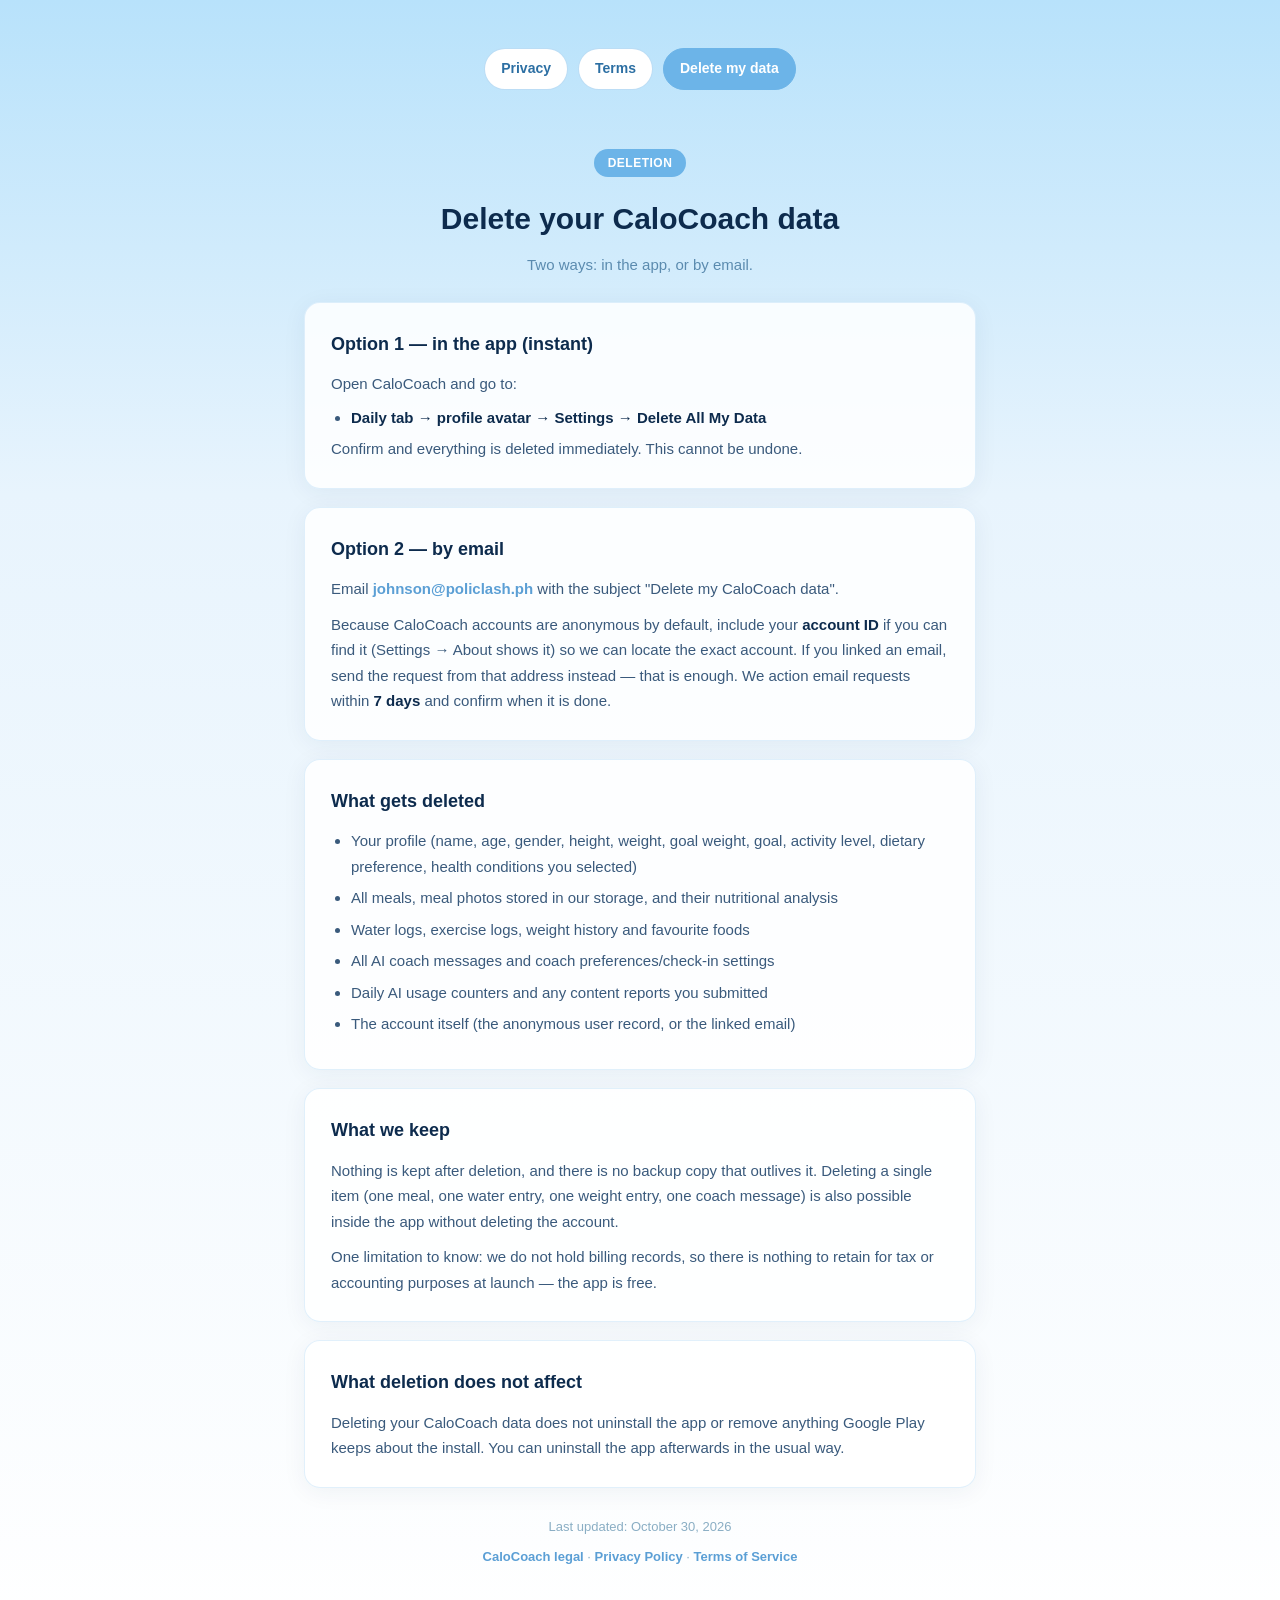
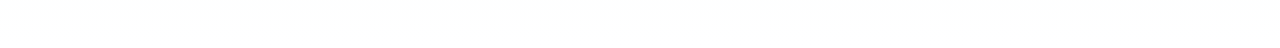
==== delete-account/index.html @ c9bf9673 "CaloCoach public legal pages: privacy policy, terms, data deletion" ====
<!DOCTYPE html>
<html lang="en">
<head>
  <meta charset="UTF-8">
  <meta name="viewport" content="width=device-width, initial-scale=1.0">
  <title>Delete my data — CaloCoach</title>
  <link rel="stylesheet" href="../style.css">
</head>
<body>
  <div class="container">
    <div class="nav">
      <a href="../privacy/">Privacy</a>
      <a href="../terms/">Terms</a>
      <a class="active" href="./">Delete my data</a>
    </div>

    <div class="header">
      <div class="badge">DELETION</div>
      <h1>Delete your CaloCoach data</h1>
      <div class="subtitle">Two ways: in the app, or by email.</div>
    </div>

    <div class="card">
      <h2>Option 1 — in the app (instant)</h2>
      <p>Open CaloCoach and go to:</p>
      <ul>
        <li><strong>Daily tab → profile avatar → Settings → Delete All My Data</strong></li>
      </ul>
      <p>Confirm and everything is deleted immediately. This cannot be undone.</p>
    </div>

    <div class="card">
      <h2>Option 2 — by email</h2>
      <p>Email <a href="mailto:johnson@policlash.ph?subject=Delete%20my%20CaloCoach%20data">johnson@policlash.ph</a> with the subject "Delete my CaloCoach data".</p>
      <p>Because CaloCoach accounts are anonymous by default, include your <strong>account ID</strong> if you can find it (Settings → About shows it) so we can locate the exact account. If you linked an email, send the request from that address instead — that is enough. We action email requests within <strong>7 days</strong> and confirm when it is done.</p>
    </div>

    <div class="card">
      <h2>What gets deleted</h2>
      <ul>
        <li>Your profile (name, age, gender, height, weight, goal weight, goal, activity level, dietary preference, health conditions you selected)</li>
        <li>All meals, meal photos stored in our storage, and their nutritional analysis</li>
        <li>Water logs, exercise logs, weight history and favourite foods</li>
        <li>All AI coach messages and coach preferences/check-in settings</li>
        <li>Daily AI usage counters and any content reports you submitted</li>
        <li>The account itself (the anonymous user record, or the linked email)</li>
      </ul>
    </div>

    <div class="card">
      <h2>What we keep</h2>
      <p>Nothing is kept after deletion, and there is no backup copy that outlives it. Deleting a single item (one meal, one water entry, one weight entry, one coach message) is also possible inside the app without deleting the account.</p>
      <p>One limitation to know: we do not hold billing records, so there is nothing to retain for tax or accounting purposes at launch — the app is free.</p>
    </div>

    <div class="card">
      <h2>What deletion does not affect</h2>
      <p>Deleting your CaloCoach data does not uninstall the app or remove anything Google Play keeps about the install. You can uninstall the app afterwards in the usual way.</p>
    </div>

    <p class="last-updated">Last updated: October 30, 2026</p>
    <p class="footer"><a href="../">CaloCoach legal</a> · <a href="../privacy/">Privacy Policy</a> · <a href="../terms/">Terms of Service</a></p>
  </div>
</body>
</html>
---- style.css ----
:root { color-scheme: light; }
* { margin: 0; padding: 0; box-sizing: border-box; }
body {
  font-family: -apple-system, BlinkMacSystemFont, 'Segoe UI', Roboto, sans-serif;
  background: linear-gradient(180deg, #B8E2FB 0%, #E8F4FD 30%, #FFFFFF 100%);
  min-height: 100vh;
  color: #0D2B4D;
  line-height: 1.7;
}
.container { max-width: 720px; margin: 0 auto; padding: 48px 24px 80px; }
.header { text-align: center; padding: 32px 0 24px; }
.header h1 { font-size: 30px; font-weight: 800; color: #0D2B4D; margin-bottom: 8px; }
.header .subtitle { font-size: 15px; color: #5B8BAF; font-weight: 500; }
.badge {
  display: inline-block; background: #6CB4E8; color: #fff;
  padding: 4px 14px; border-radius: 20px; font-size: 12px; font-weight: 700;
  letter-spacing: 0.5px; margin-bottom: 16px;
}
.card {
  background: rgba(255,255,255,0.85);
  border: 1px solid rgba(108,180,232,0.2);
  border-radius: 16px;
  padding: 26px;
  margin-bottom: 18px;
  box-shadow: 0 4px 24px rgba(13,43,77,0.06);
}
.card h2 { font-size: 18px; font-weight: 700; color: #0D2B4D; margin-bottom: 12px; }
.card h3 { font-size: 15px; font-weight: 700; color: #0D2B4D; margin: 16px 0 6px; }
.card p, .card ul { font-size: 15px; color: #3A5A7C; }
.card p + p { margin-top: 10px; }
.card ul { padding-left: 20px; margin-top: 8px; }
.card li { margin-bottom: 6px; }
.card strong { color: #0D2B4D; }
.last-updated { text-align: center; font-size: 13px; color: #8AAEC4; margin-top: 28px; }
a { color: #5B9FD5; text-decoration: none; font-weight: 600; }
a:hover { text-decoration: underline; }
.nav { display: flex; flex-wrap: wrap; gap: 10px; justify-content: center; margin-bottom: 26px; }
.nav a {
  background: #fff; border: 1px solid rgba(108,180,232,0.45); color: #2C6FA3;
  padding: 8px 16px; border-radius: 999px; font-size: 14px; font-weight: 600;
}
.nav a.active { background: #6CB4E8; border-color: #6CB4E8; color: #fff; }
.footer { text-align: center; font-size: 13px; color: #8AAEC4; padding-top: 8px; }
.footer a { font-size: 13px; }
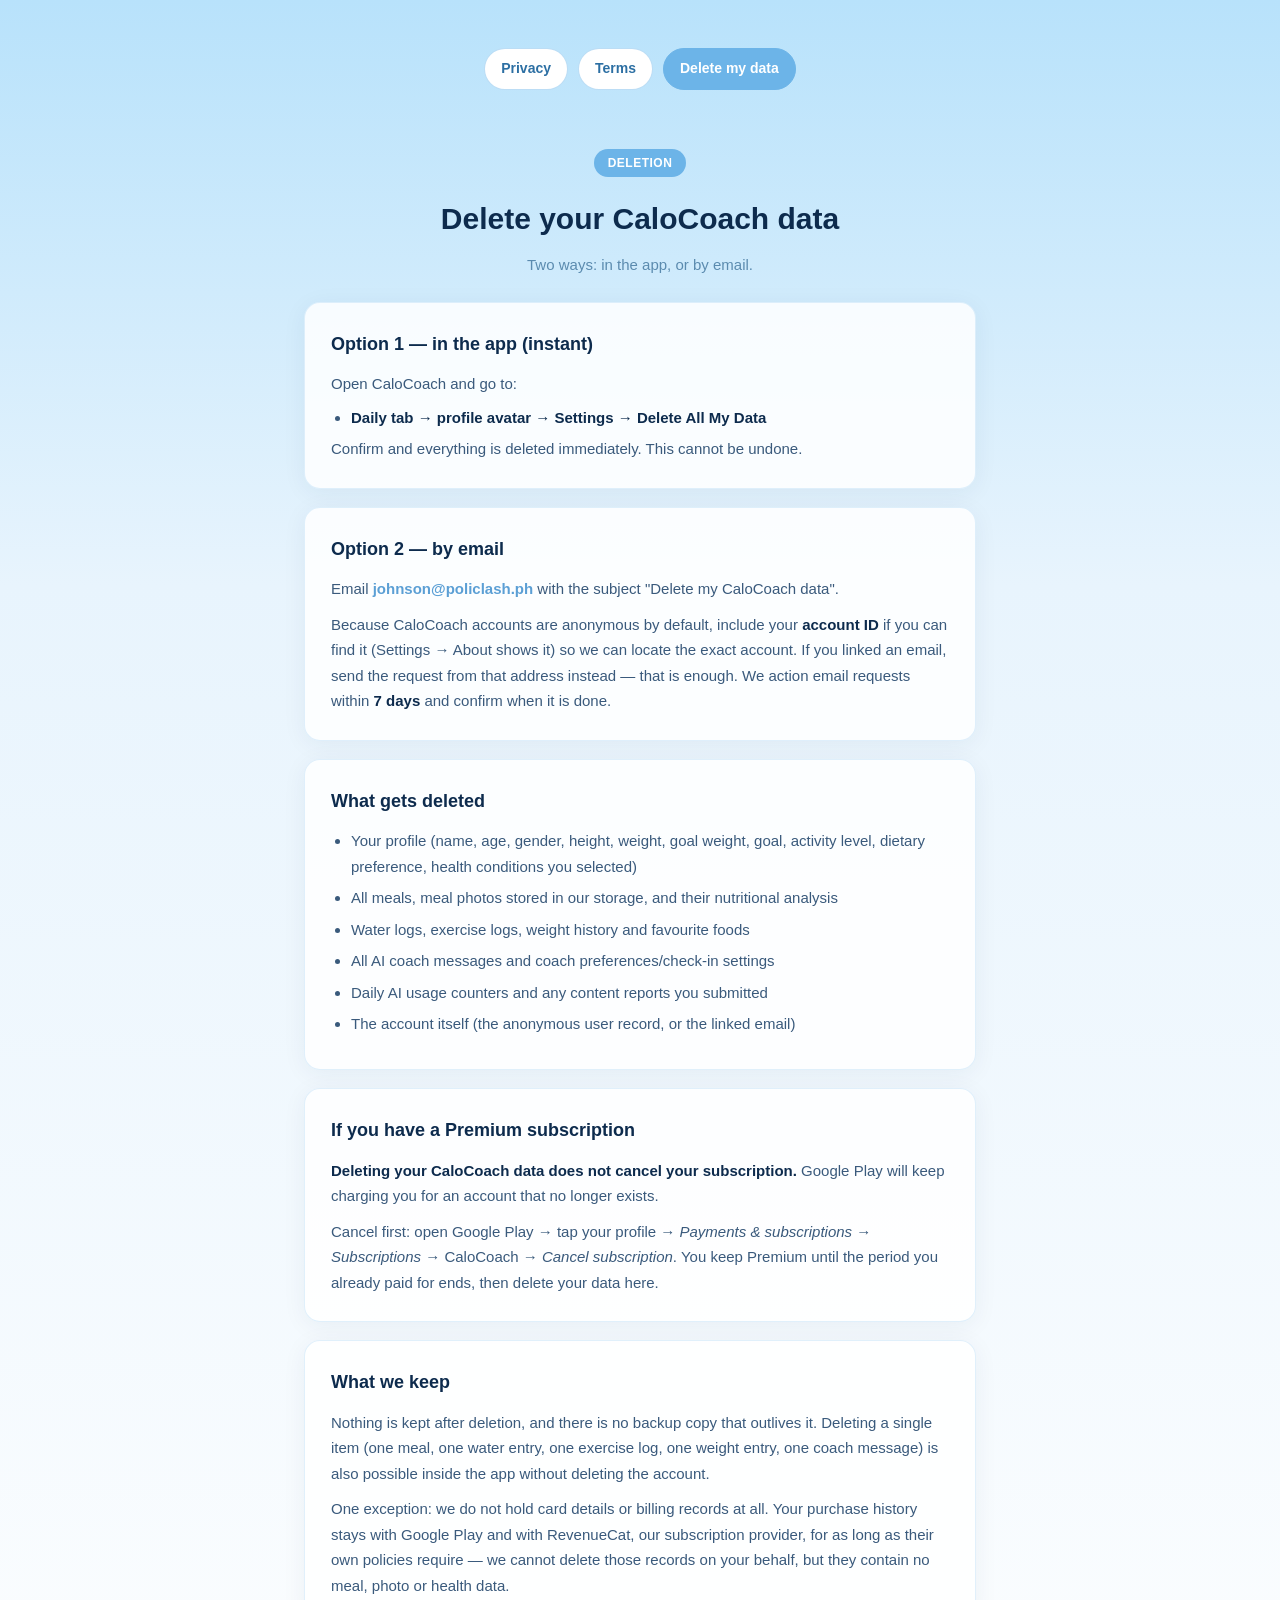
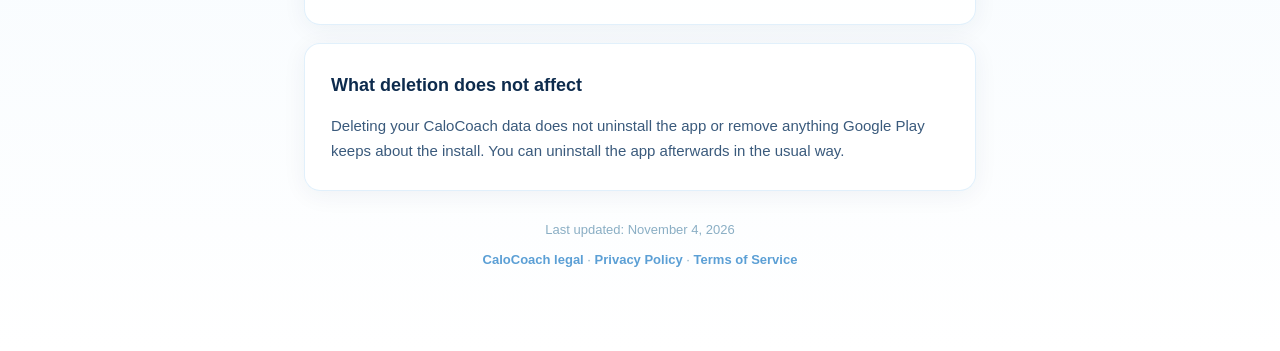
==== commit a5036700: "legal: disclose the CaloCoach Premium subscription - terms §Price: real subscription terms (PHP pric" ====
--- a/delete-account/index.html
+++ b/delete-account/index.html
@@ -48,9 +48,15 @@
     </div>
 
     <div class="card">
+      <h2>If you have a Premium subscription</h2>
+      <p><strong>Deleting your CaloCoach data does not cancel your subscription.</strong> Google Play will keep charging you for an account that no longer exists.</p>
+      <p>Cancel first: open Google Play → tap your profile → <em>Payments &amp; subscriptions</em> → <em>Subscriptions</em> → CaloCoach → <em>Cancel subscription</em>. You keep Premium until the period you already paid for ends, then delete your data here.</p>
+    </div>
+
+    <div class="card">
       <h2>What we keep</h2>
-      <p>Nothing is kept after deletion, and there is no backup copy that outlives it. Deleting a single item (one meal, one water entry, one weight entry, one coach message) is also possible inside the app without deleting the account.</p>
-      <p>One limitation to know: we do not hold billing records, so there is nothing to retain for tax or accounting purposes at launch — the app is free.</p>
+      <p>Nothing is kept after deletion, and there is no backup copy that outlives it. Deleting a single item (one meal, one water entry, one exercise log, one weight entry, one coach message) is also possible inside the app without deleting the account.</p>
+      <p>One exception: we do not hold card details or billing records at all. Your purchase history stays with Google Play and with RevenueCat, our subscription provider, for as long as their own policies require — we cannot delete those records on your behalf, but they contain no meal, photo or health data.</p>
     </div>
 
     <div class="card">
@@ -58,7 +64,7 @@
       <p>Deleting your CaloCoach data does not uninstall the app or remove anything Google Play keeps about the install. You can uninstall the app afterwards in the usual way.</p>
     </div>
 
-    <p class="last-updated">Last updated: October 30, 2026</p>
+    <p class="last-updated">Last updated: November 4, 2026</p>
     <p class="footer"><a href="../">CaloCoach legal</a> · <a href="../privacy/">Privacy Policy</a> · <a href="../terms/">Terms of Service</a></p>
   </div>
 </body>
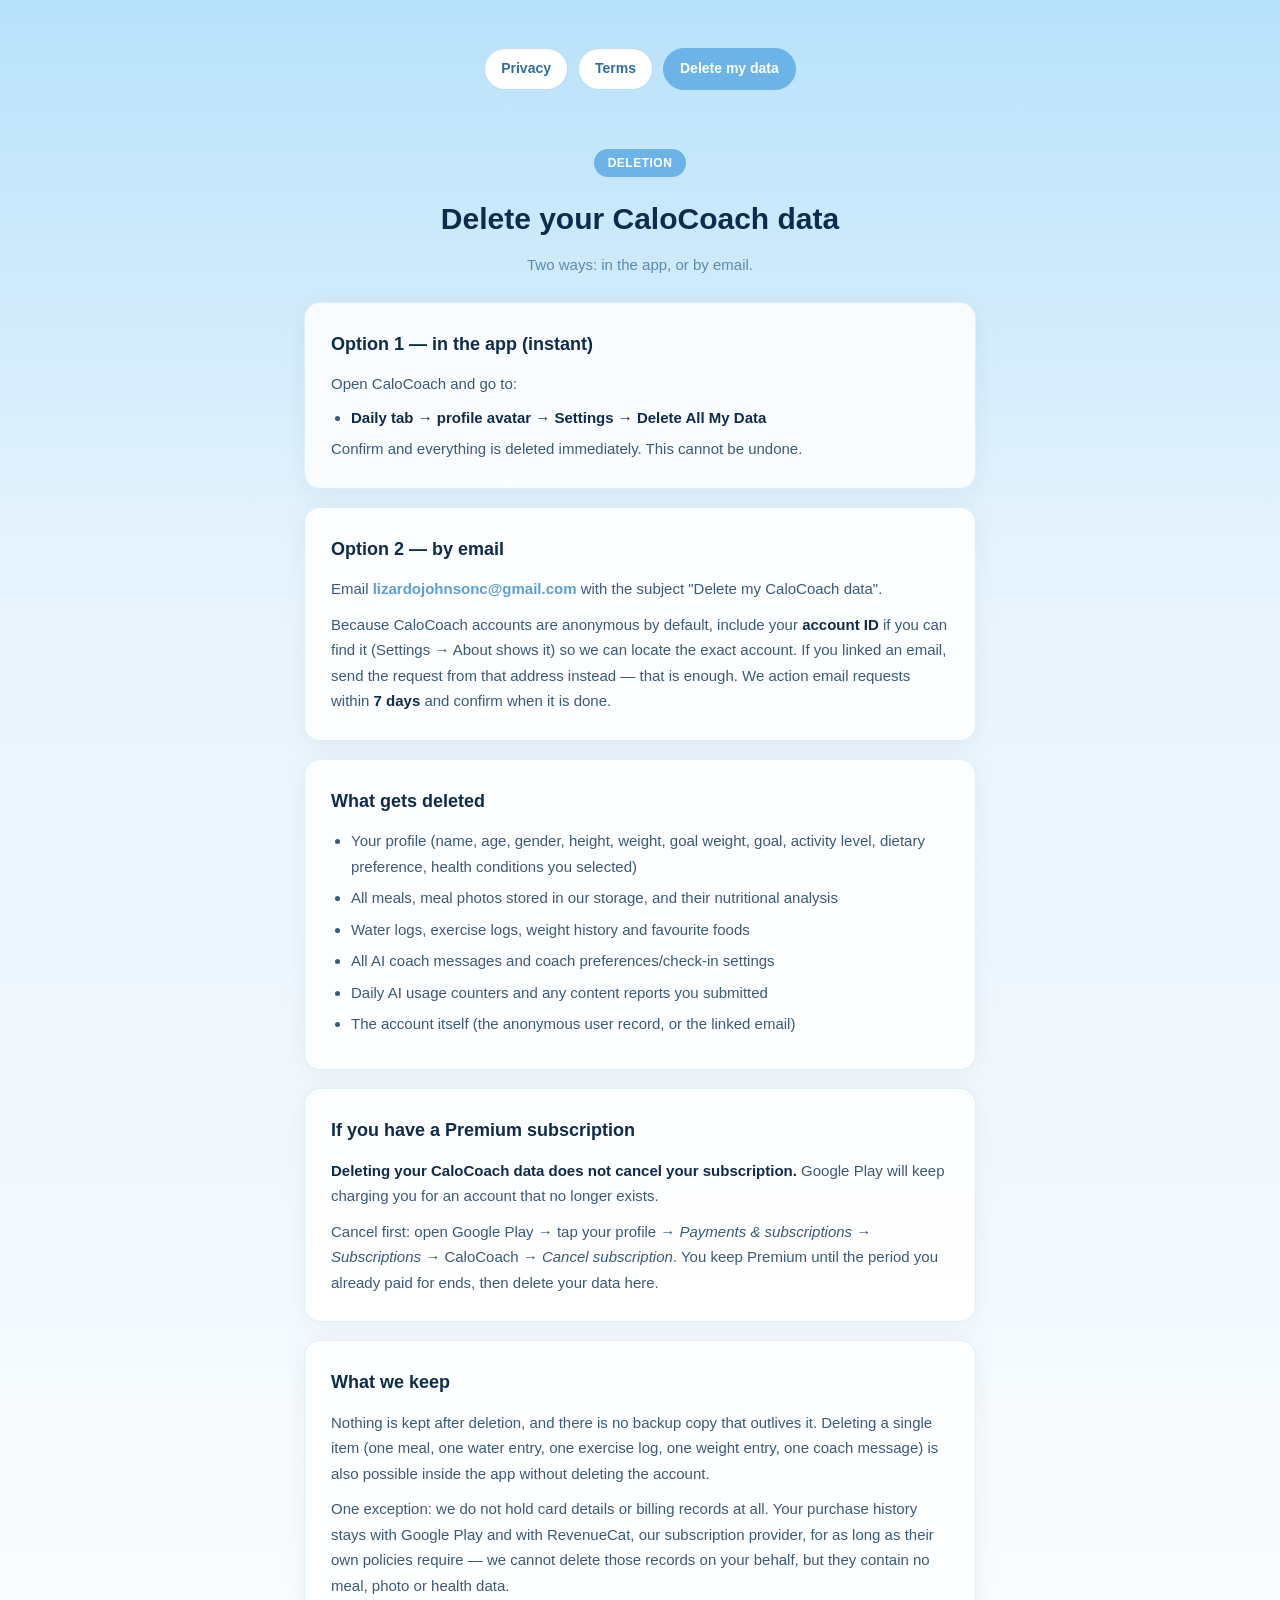
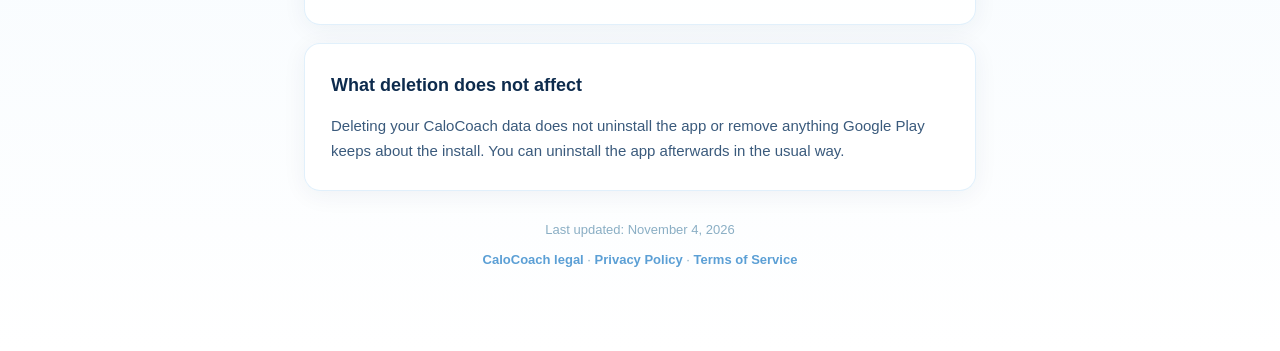
==== commit adae181e: "legal: replace the dead support address with a working mailbox johnson@policlash.ph does not exist, " ====
--- a/delete-account/index.html
+++ b/delete-account/index.html
@@ -31,7 +31,7 @@
 
     <div class="card">
       <h2>Option 2 — by email</h2>
-      <p>Email <a href="mailto:johnson@policlash.ph?subject=Delete%20my%20CaloCoach%20data">johnson@policlash.ph</a> with the subject "Delete my CaloCoach data".</p>
+      <p>Email <a href="mailto:lizardojohnsonc@gmail.com?subject=Delete%20my%20CaloCoach%20data">lizardojohnsonc@gmail.com</a> with the subject "Delete my CaloCoach data".</p>
       <p>Because CaloCoach accounts are anonymous by default, include your <strong>account ID</strong> if you can find it (Settings → About shows it) so we can locate the exact account. If you linked an email, send the request from that address instead — that is enough. We action email requests within <strong>7 days</strong> and confirm when it is done.</p>
     </div>
 
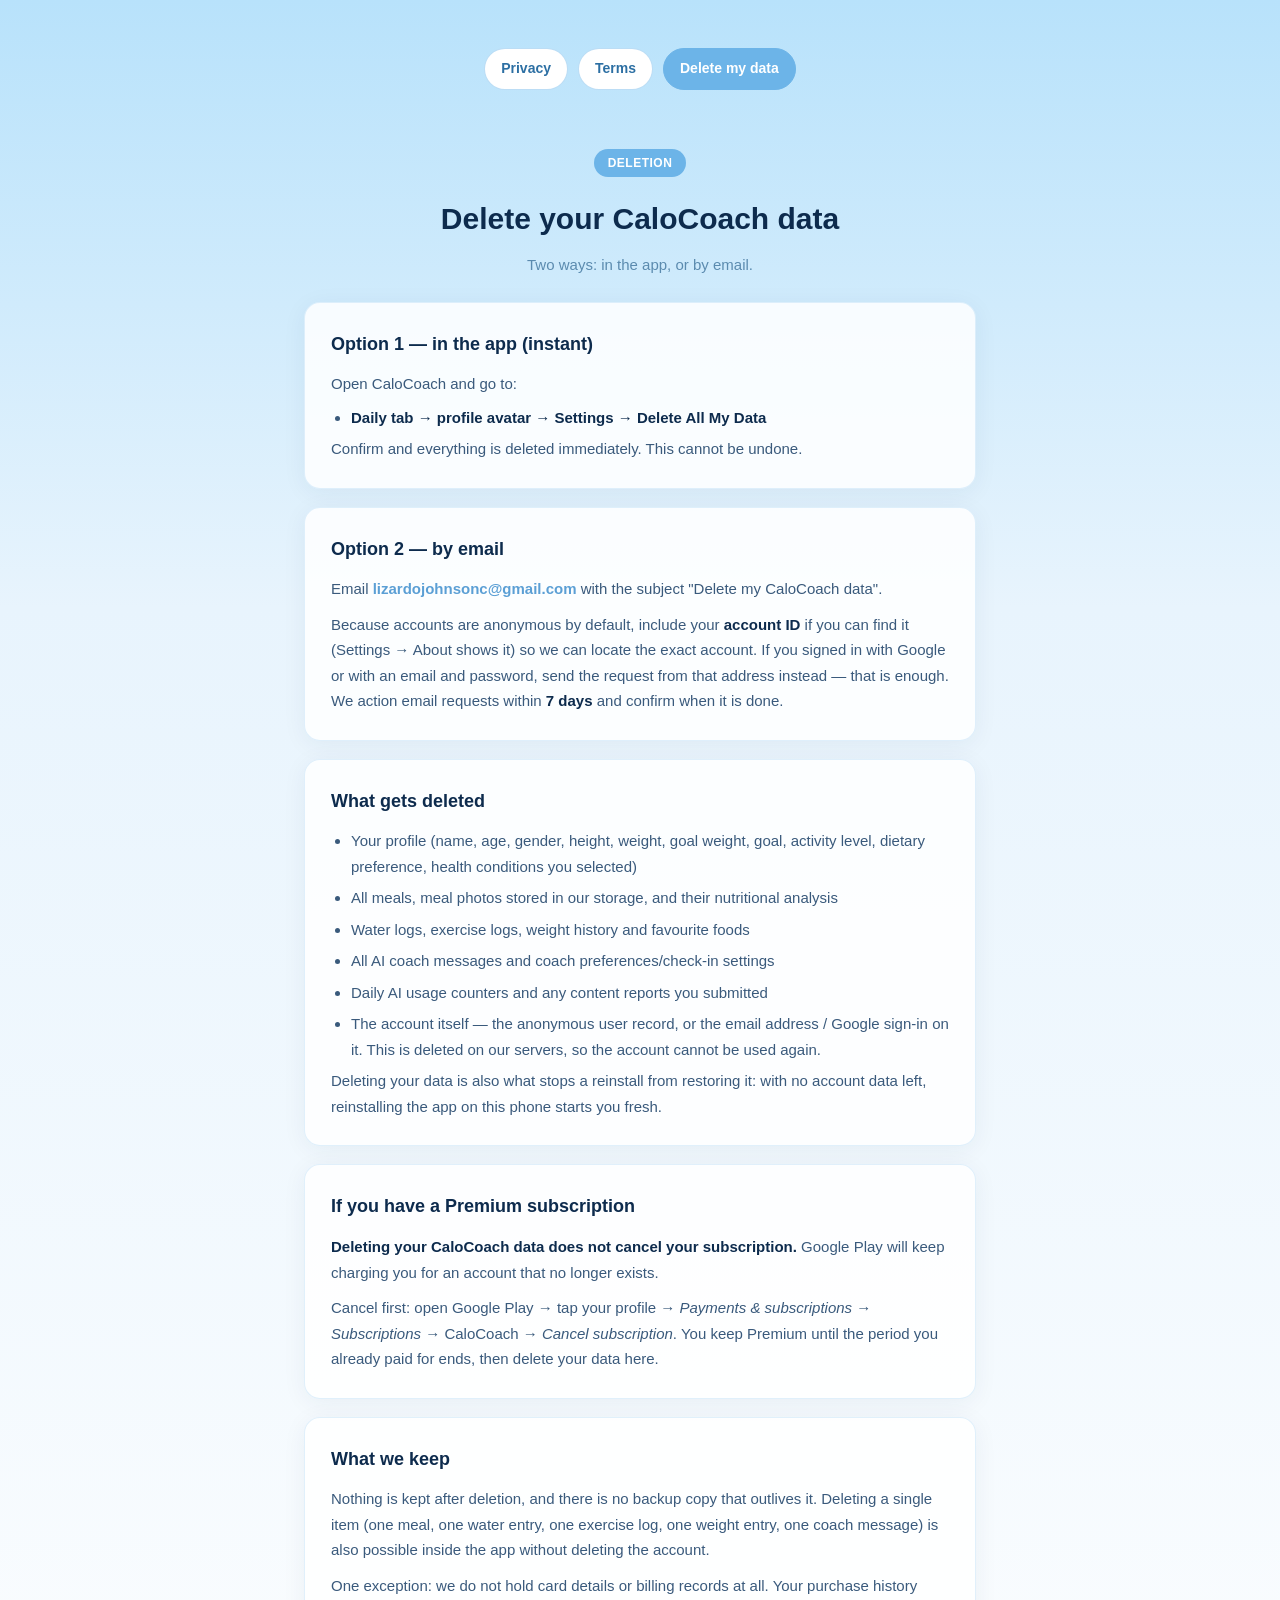
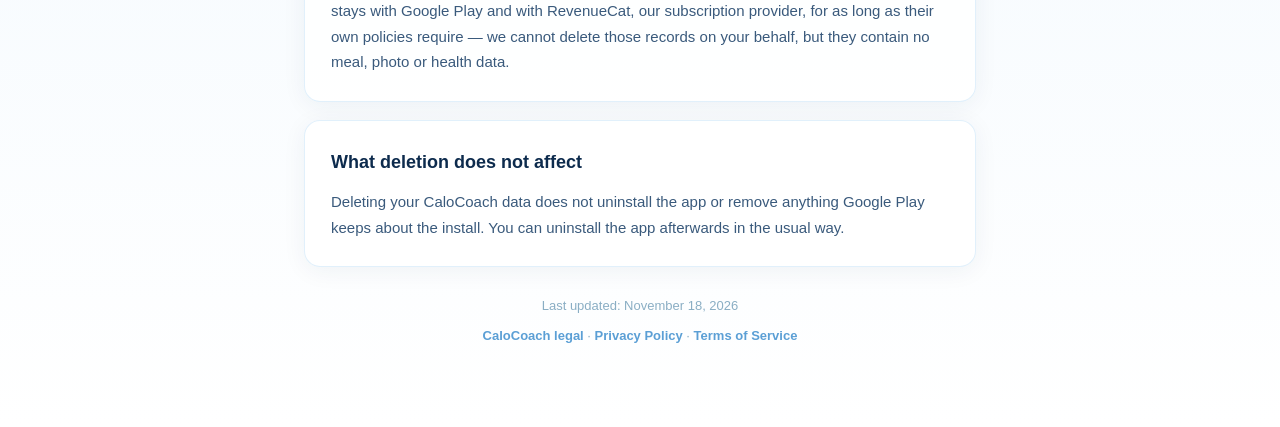
==== commit beeac886: "legal: disclose Google sign-in, the device identifier, and account closure" ====
--- a/delete-account/index.html
+++ b/delete-account/index.html
@@ -32,7 +32,7 @@
     <div class="card">
       <h2>Option 2 — by email</h2>
       <p>Email <a href="mailto:lizardojohnsonc@gmail.com?subject=Delete%20my%20CaloCoach%20data">lizardojohnsonc@gmail.com</a> with the subject "Delete my CaloCoach data".</p>
-      <p>Because CaloCoach accounts are anonymous by default, include your <strong>account ID</strong> if you can find it (Settings → About shows it) so we can locate the exact account. If you linked an email, send the request from that address instead — that is enough. We action email requests within <strong>7 days</strong> and confirm when it is done.</p>
+      <p>Because accounts are anonymous by default, include your <strong>account ID</strong> if you can find it (Settings → About shows it) so we can locate the exact account. If you signed in with Google or with an email and password, send the request from that address instead — that is enough. We action email requests within <strong>7 days</strong> and confirm when it is done.</p>
     </div>
 
     <div class="card">
@@ -43,8 +43,9 @@
         <li>Water logs, exercise logs, weight history and favourite foods</li>
         <li>All AI coach messages and coach preferences/check-in settings</li>
         <li>Daily AI usage counters and any content reports you submitted</li>
-        <li>The account itself (the anonymous user record, or the linked email)</li>
+        <li>The account itself — the anonymous user record, or the email address / Google sign-in on it. This is deleted on our servers, so the account cannot be used again.</li>
       </ul>
+      <p>Deleting your data is also what stops a reinstall from restoring it: with no account data left, reinstalling the app on this phone starts you fresh.</p>
     </div>
 
     <div class="card">
@@ -64,7 +65,7 @@
       <p>Deleting your CaloCoach data does not uninstall the app or remove anything Google Play keeps about the install. You can uninstall the app afterwards in the usual way.</p>
     </div>
 
-    <p class="last-updated">Last updated: November 4, 2026</p>
+    <p class="last-updated">Last updated: November 18, 2026</p>
     <p class="footer"><a href="../">CaloCoach legal</a> · <a href="../privacy/">Privacy Policy</a> · <a href="../terms/">Terms of Service</a></p>
   </div>
 </body>
